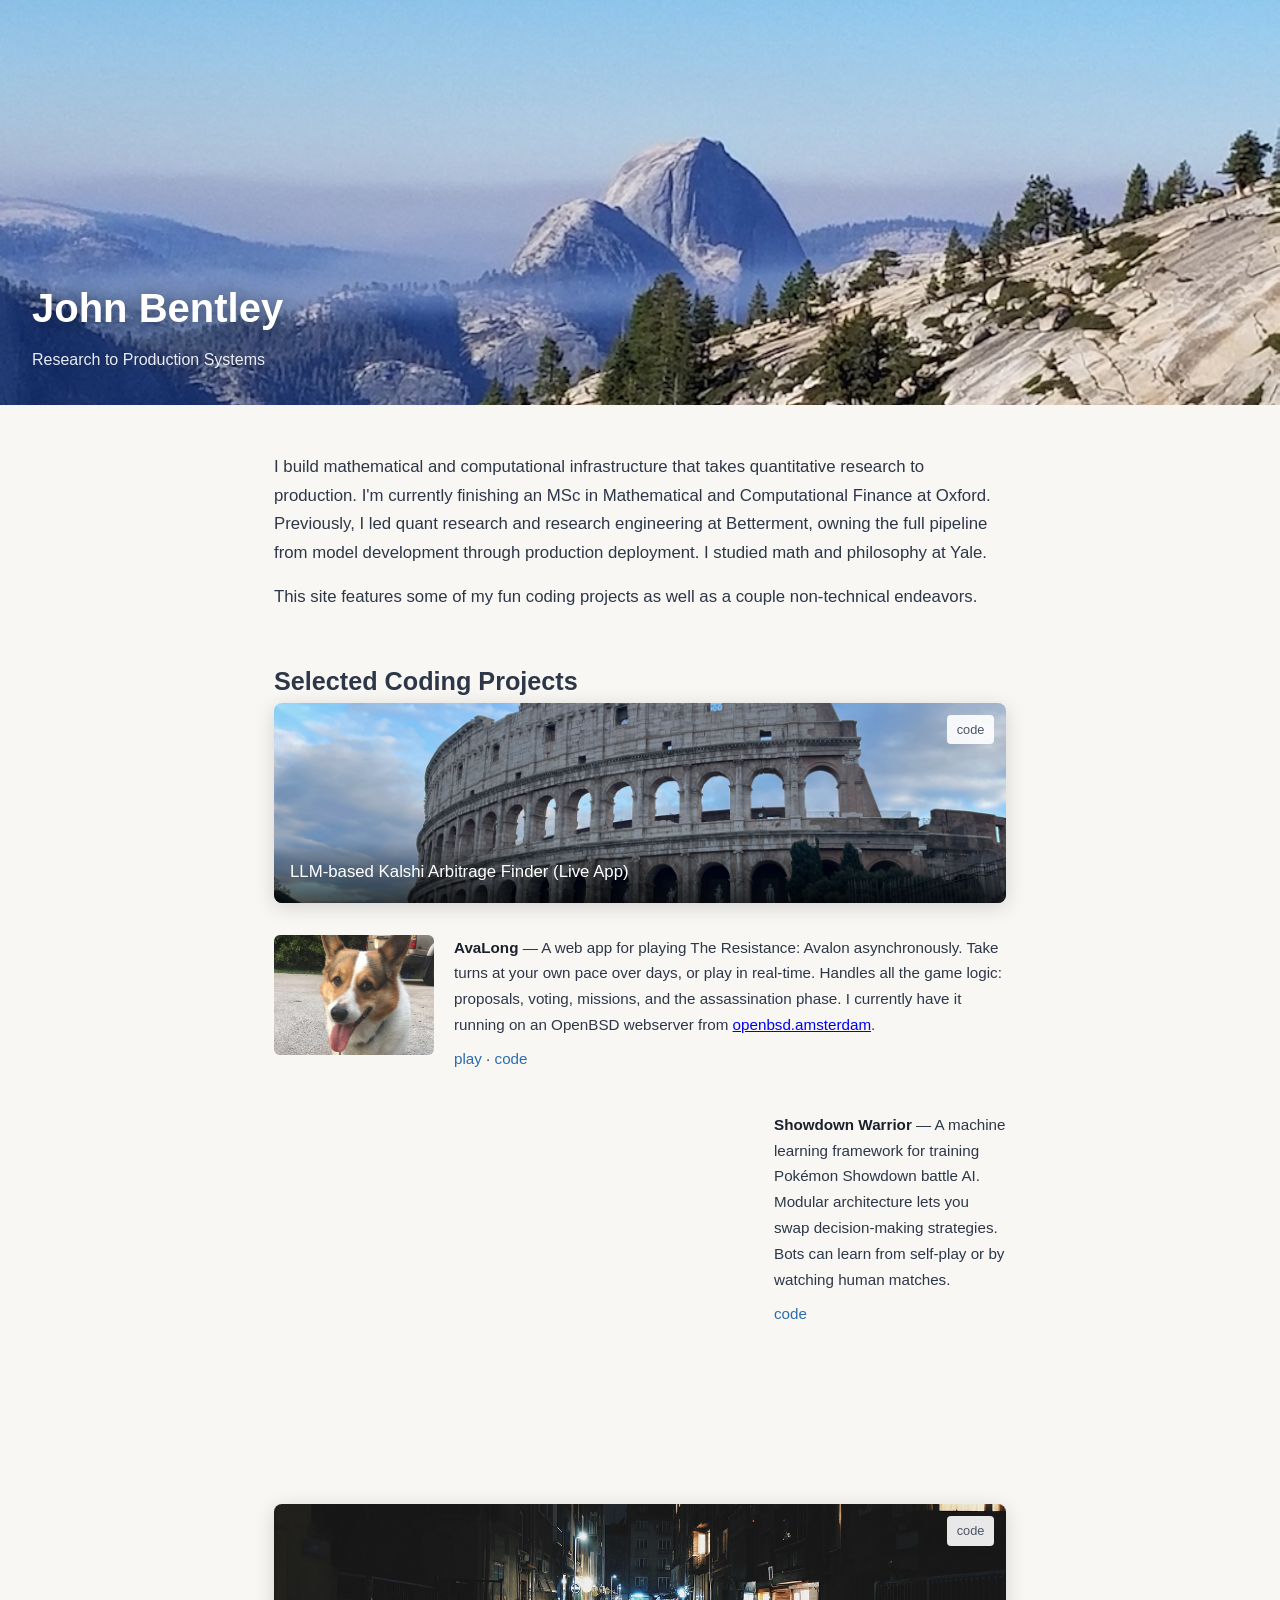
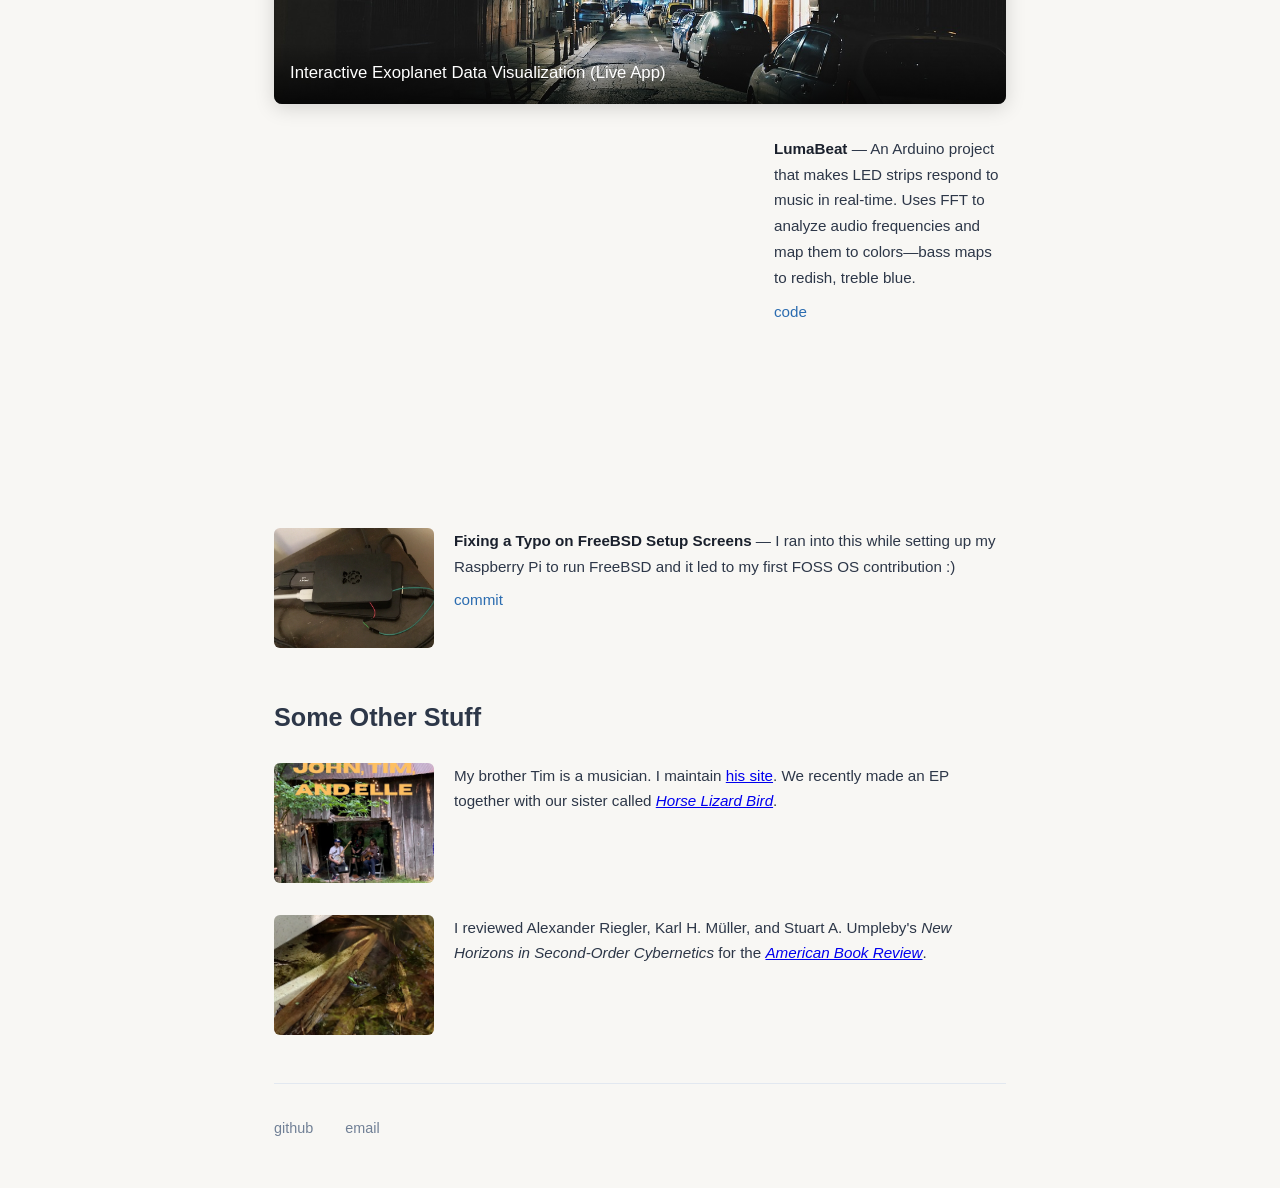
==== index.html @ 3ea4ec47 "open source new proj" ====
<!DOCTYPE html>
<html lang="en">
<head>
    <meta charset="UTF-8">
    <meta name="viewport" content="width=device-width, initial-scale=1.0">
    <title>John Bentley</title>
    <link rel="icon" type="image/png" sizes="32x32" href="favicon-32x32.png">
    <link rel="icon" type="image/png" sizes="16x16" href="favicon-16x16.png">
    <link rel="apple-touch-icon" sizes="180x180" href="apple-touch-icon.png">
    <link rel="manifest" href="site.webmanifest">
    <meta name="theme-color" content="#2b6cb0">
    <link rel="stylesheet" href="styles.css">
</head>
<body>
    <div class="hero">
        <img src="images/hero.jpg" alt="">
        <div class="hero-text">
            <h1>John Bentley</h1>
            <p>Research to Production Systems</p>
        </div>
    </div>

    <main>
        <section class="about">
            <p>
                I build mathematical and computational infrastructure that takes quantitative research to production.
                I'm currently finishing an MSc in Mathematical and Computational Finance at Oxford.
                Previously, I led quant research and research engineering at Betterment, owning the full pipeline from model development through production deployment.
                I studied math and philosophy at Yale.
            </p>
            <p>
                This site features some of my fun coding projects as well as a couple non-technical endeavors.
            </p>
        </section>

        <section class="projects">
            <h2>Selected Coding Projects</h2>

            <div class="project-images">
                <a href="https://slonkn.mathslug.com/" class="project-image">
                    <img src="images/col.png" alt="">
                    <span>LLM-based Kalshi Arbitrage Finder (Live App)</span>
                </a>
                <a href="https://github.com/mathslug/slonkNugz" class="project-image-code">code</a>
            </div>

            <div class="project-row">
                <a href="https://github.com/mathslug/AvaLong" class="project-thumb">
                    <img src="images/book.jpg" alt="">
                </a>
                <div>
                    <p><strong>AvaLong</strong> — A web app for playing The Resistance: Avalon asynchronously. Take turns at your own pace over days, or play in real-time. Handles all the game logic: proposals, voting, missions, and the assassination phase. I currently have it running on an OpenBSD webserver from <a href="https://openbsd.amsterdam">openbsd.amsterdam</a>.</p>
                    <p class="project-links"><a href="https://avalong.mathslug.com/avalom/">play</a> · <a href="https://github.com/mathslug/AvaLong">code</a></p>
                </div>
            </div>

            <div class="project-row">
                <a href="https://github.com/mathslug/showdown_warrior" class="project-thumb large">
                    <video src="images/showdown_showandtell.mp4" autoplay muted loop playsinline></video>
                </a>
                <div>
                    <p><strong>Showdown Warrior</strong> — A machine learning framework for training Pokémon Showdown battle AI. Modular architecture lets you swap decision-making strategies. Bots can learn from self-play or by watching human matches.</p>
                    <p class="project-links"><a href="https://github.com/mathslug/showdown_warrior">code</a></p>
                </div>
            </div>

            <div class="project-images">
                <a href="https://mathslug.shinyapps.io/exoplanetShiny/" class="project-image">
                    <img src="images/exoplanet.jpg" alt="">
                    <span>Interactive Exoplanet Data Visualization (Live App)</span>
                </a>
                <a href="https://github.com/mathslug/exoplanetShiny" class="project-image-code">code</a>
            </div>

            <div class="project-row">
                <a href="https://github.com/mathslug/LumaBeat" class="project-thumb large">
                    <video src="images/autodj.mp4" autoplay muted loop playsinline></video>
                </a>
                <div>
                    <p><strong>LumaBeat</strong> — An Arduino project that makes LED strips respond to music in real-time. Uses FFT to analyze audio frequencies and map them to colors—bass maps to redish, treble blue.</p>
                    <p class="project-links"><a href="https://github.com/mathslug/LumaBeat">code</a></p>
                </div>
            </div>

            <div class="project-row">
                <a href="https://github.com/freebsd/freebsd-src/commit/f7c32ed617858bcd22f8d1b03199099d50125721" class="project-thumb">
                    <img src="images/freebsd.png" alt="">
                </a>
                <div>
                    <p><strong>Fixing a Typo on FreeBSD Setup Screens</strong> — I ran into this while setting up my Raspberry Pi to run FreeBSD and it led to my first FOSS OS contribution :)</p>
                    <p class="project-links"><a href="https://github.com/freebsd/freebsd-src/commit/f7c32ed617858bcd22f8d1b03199099d50125721">commit</a></p>
                </div>
            </div>
        </section>

        <section class="other">
            <h2>Some Other Stuff</h2>

            <div class="project-row">
                <a href="https://timbentleymusic.com" class="project-thumb">
                    <img src="images/hlb_cover.jpg" alt="">
                </a>
                <div>
                    <p>My brother Tim is a musician. I maintain <a href="https://timbentleymusic.com">his site</a>. We recently made an EP together with our sister called <a href="https://distrokid.com/hyperfollow/timbentley1/horse-lizard-bird-2"><i>Horse Lizard Bird</i></a>.</p>
                </div>
            </div>

            <div class="project-row">
                <a href="https://muse.jhu.edu/pub/124/article/780856" class="project-thumb">
                    <img src="images/frog.png" alt="">
                </a>
                <div>
                    <p>I reviewed Alexander Riegler, Karl H. Müller, and Stuart A. Umpleby's <i>New Horizons in Second-Order Cybernetics</i> for the <a href="https://muse.jhu.edu/pub/124/article/780856"><i>American Book Review</i></a>.</p>
                </div>
            </div>
        </section>

        <footer>
            <a href="https://github.com/mathslug">github</a>
            <a href="mailto:theheadslug@mathslug.com">email</a>
        </footer>
    </main>
</body>
</html>
---- styles.css ----
* {
    margin: 0;
    padding: 0;
    box-sizing: border-box;
}

body {
    font-family: -apple-system, BlinkMacSystemFont, "Segoe UI", sans-serif;
    font-size: 1.05rem;
    line-height: 1.7;
    color: #2d3748;
    background: #f8f7f4;
}

/* Hero */
.hero {
    position: relative;
    height: 45vh;
    min-height: 300px;
    overflow: hidden;
}

.hero img {
    width: 100%;
    height: 100%;
    object-fit: cover;
}

.hero-text {
    position: absolute;
    bottom: 2rem;
    left: 2rem;
    color: #fff;
    text-shadow: 0 2px 20px rgba(0,0,0,0.5);
}

.hero h1 {
    font-size: 2.5rem;
    font-weight: 600;
    margin-bottom: 0.25rem;
}

.hero p {
    font-size: 1rem;
    opacity: 0.9;
}

/* Main */
main {
    max-width: 780px;
    margin: 0 auto;
    padding: 3rem 1.5rem;
}

/* About */
.about {
    margin-bottom: 3rem;
}

.about p {
    margin-bottom: 1rem;
}

.about a {
    color: #2b6cb0;
    text-decoration: none;
    border-bottom: 1px solid #bee3f8;
}

.about a:hover {
    border-bottom-color: #2b6cb0;
}

/* Projects */
.projects {
    margin-bottom: 3rem;
}

/* Big clickable image with optional code link */
.project-images {
    position: relative;
    margin-bottom: 2rem;
}

.project-image {
    display: block;
    position: relative;
    border-radius: 8px;
    overflow: hidden;
    box-shadow: 0 4px 20px rgba(0,0,0,0.15);
    transition: transform 0.2s;
}

.project-image:hover {
    transform: scale(1.01);
}

.project-image img {
    width: 100%;
    height: 200px;
    object-fit: cover;
    display: block;
}

.project-image span {
    position: absolute;
    bottom: 0;
    left: 0;
    right: 0;
    padding: 1rem;
    background: linear-gradient(transparent, rgba(0,0,0,0.7));
    color: #fff;
    font-weight: 500;
}

.project-image-code {
    position: absolute;
    top: 0.75rem;
    right: 0.75rem;
    background: rgba(255,255,255,0.9);
    color: #4a5568;
    font-size: 0.8rem;
    padding: 0.25rem 0.6rem;
    border-radius: 4px;
    text-decoration: none;
    transition: background 0.15s;
}

.project-image-code:hover {
    background: #fff;
    color: #2b6cb0;
}

/* Thumbnail + text row */
.project-row {
    display: flex;
    gap: 1.25rem;
    align-items: flex-start;
    margin-bottom: 2rem;
}

.project-thumb {
    flex-shrink: 0;
}

.project-thumb img,
.project-thumb video {
    width: 160px;
    height: 120px;
    object-fit: cover;
    border-radius: 6px;
    display: block;
    transition: opacity 0.2s;
}

.project-thumb:hover img,
.project-thumb:hover video {
    opacity: 0.85;
}

.project-thumb img[src*="frog"] {
    filter: brightness(1.3);
}

.project-thumb.large img,
.project-thumb.large video {
    width: 480px;
    height: 360px;
}

.project-row p {
    font-size: 0.95rem;
    margin-bottom: 0.5rem;
}

.project-row strong {
    color: #1a202c;
}

.project-links {
    font-size: 0.9rem;
}

.project-links a {
    color: #2b6cb0;
    text-decoration: none;
}

.project-links a:hover {
    text-decoration: underline;
}

/* Other stuff section */
.other {
    margin-bottom: 3rem;
}

.other h2 {
    margin-bottom: 1.5rem;
}

/* Footer */
footer {
    padding-top: 2rem;
    border-top: 1px solid #e2e8f0;
    display: flex;
    gap: 2rem;
}

footer a {
    color: #718096;
    text-decoration: none;
    font-size: 0.9rem;
}

footer a:hover {
    color: #2b6cb0;
}

/* Mobile */
@media (max-width: 600px) {
    .hero {
        height: 35vh;
    }

    .hero h1 {
        font-size: 1.8rem;
    }

    .hero-text {
        left: 1rem;
        bottom: 1rem;
    }

    main {
        padding: 2rem 1rem;
    }

    .project-row {
        flex-direction: column;
        gap: 0.75rem;
    }

    .project-thumb img,
    .project-thumb video {
        width: 100%;
        height: auto;
        max-height: 180px;
    }

    .project-thumb.large img,
    .project-thumb.large video {
        width: 100%;
        height: auto;
        max-height: 300px;
    }
}
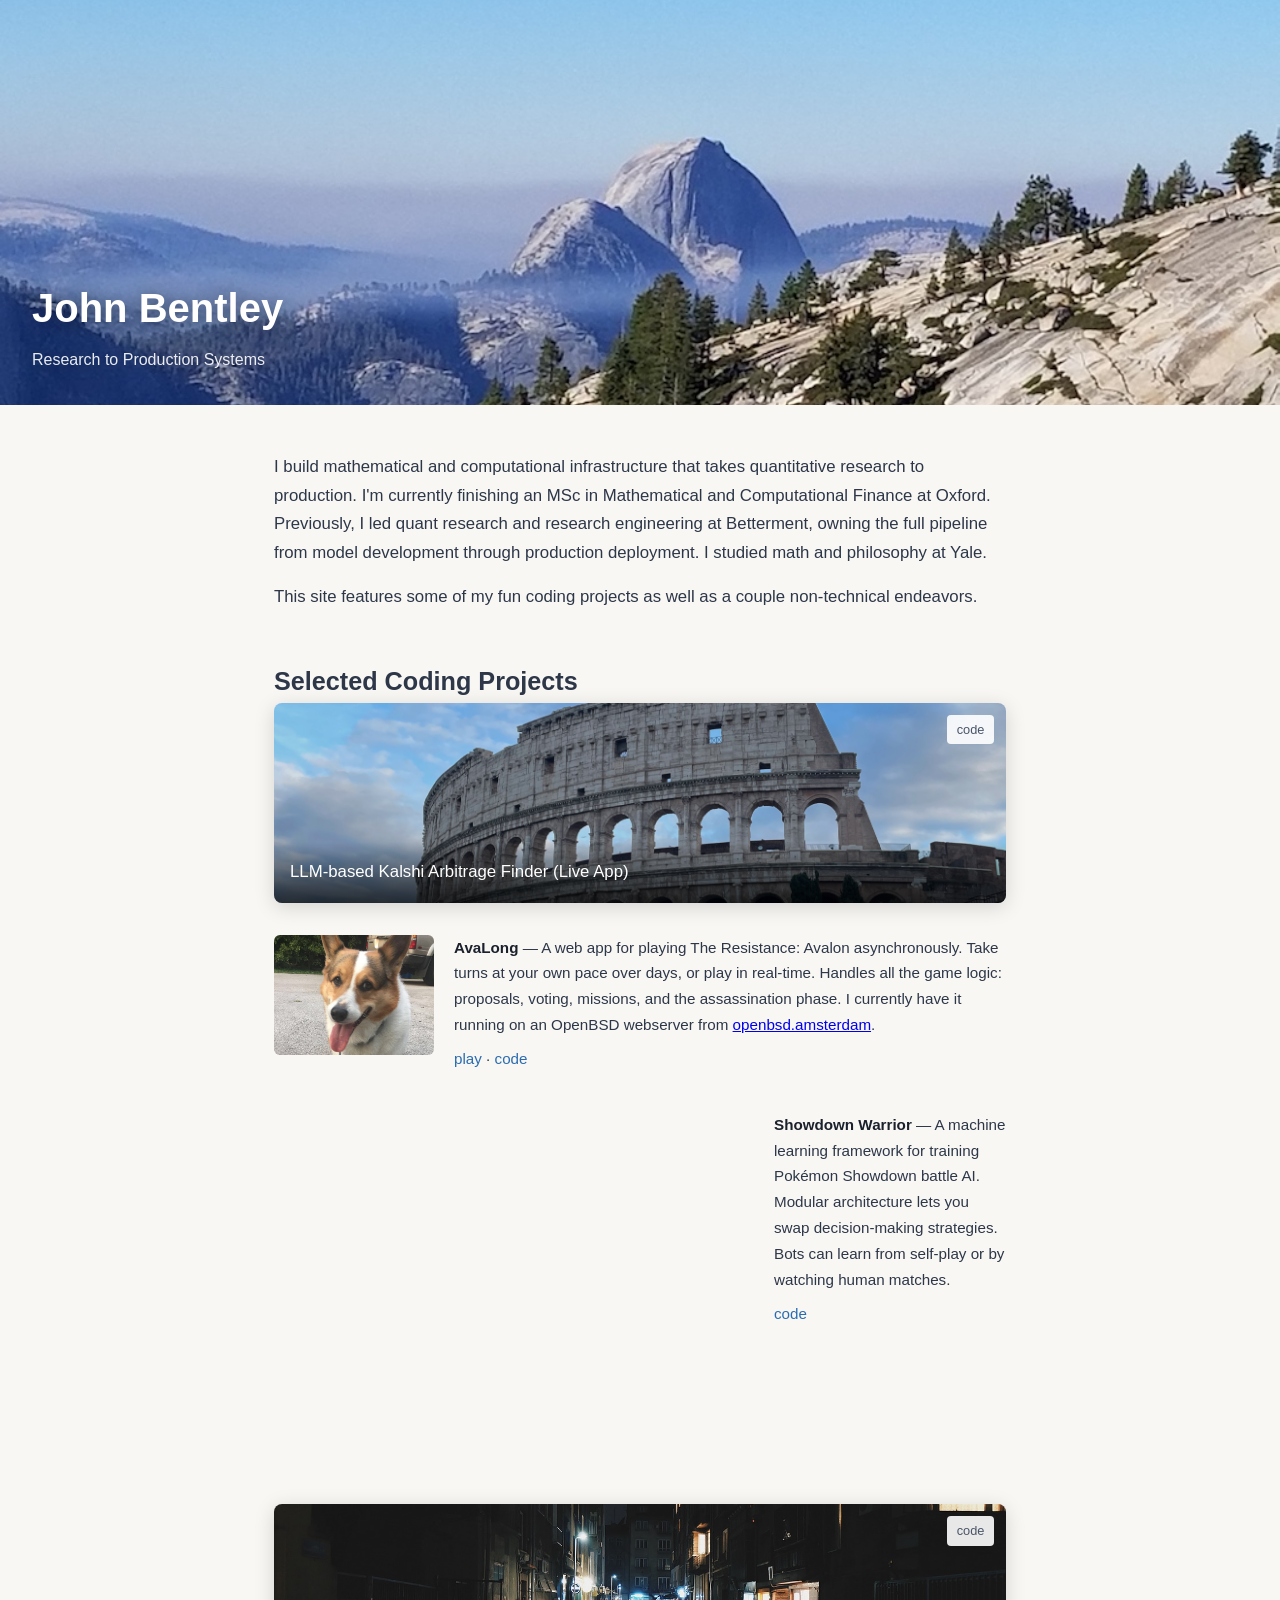
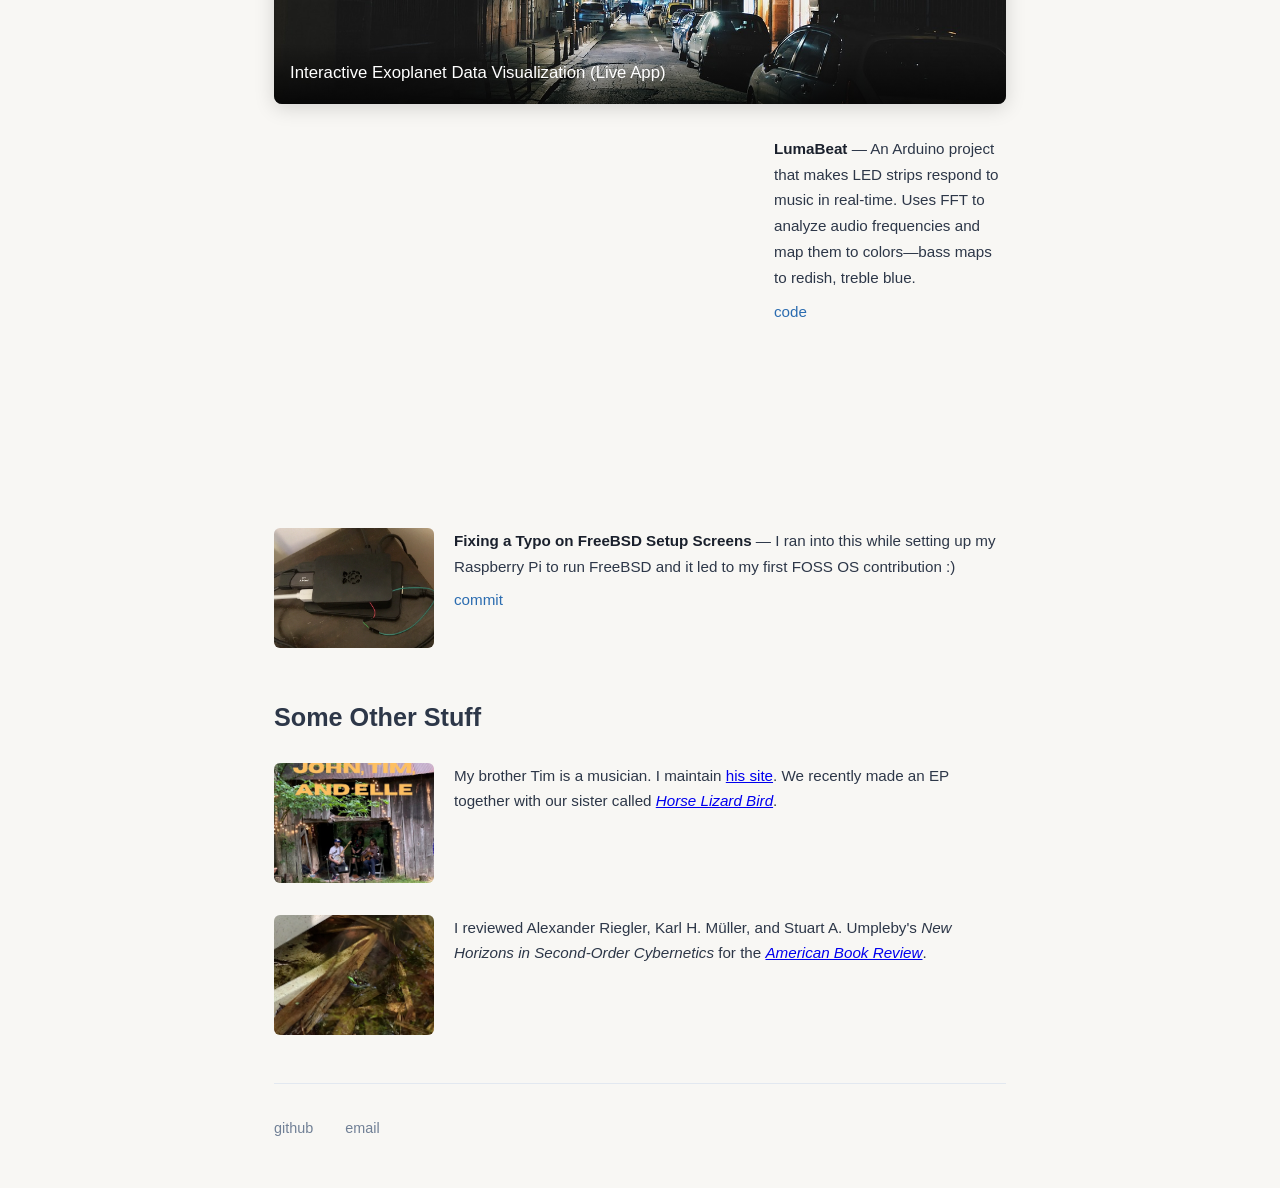
==== commit fa7d16fa: "shrink image" ====
--- a/index.html
+++ b/index.html
@@ -38,7 +38,7 @@
 
             <div class="project-images">
                 <a href="https://slonkn.mathslug.com/" class="project-image">
-                    <img src="images/col.png" alt="">
+                    <img src="images/col.jpg" alt="">
                     <span>LLM-based Kalshi Arbitrage Finder (Live App)</span>
                 </a>
                 <a href="https://github.com/mathslug/slonkNugz" class="project-image-code">code</a>
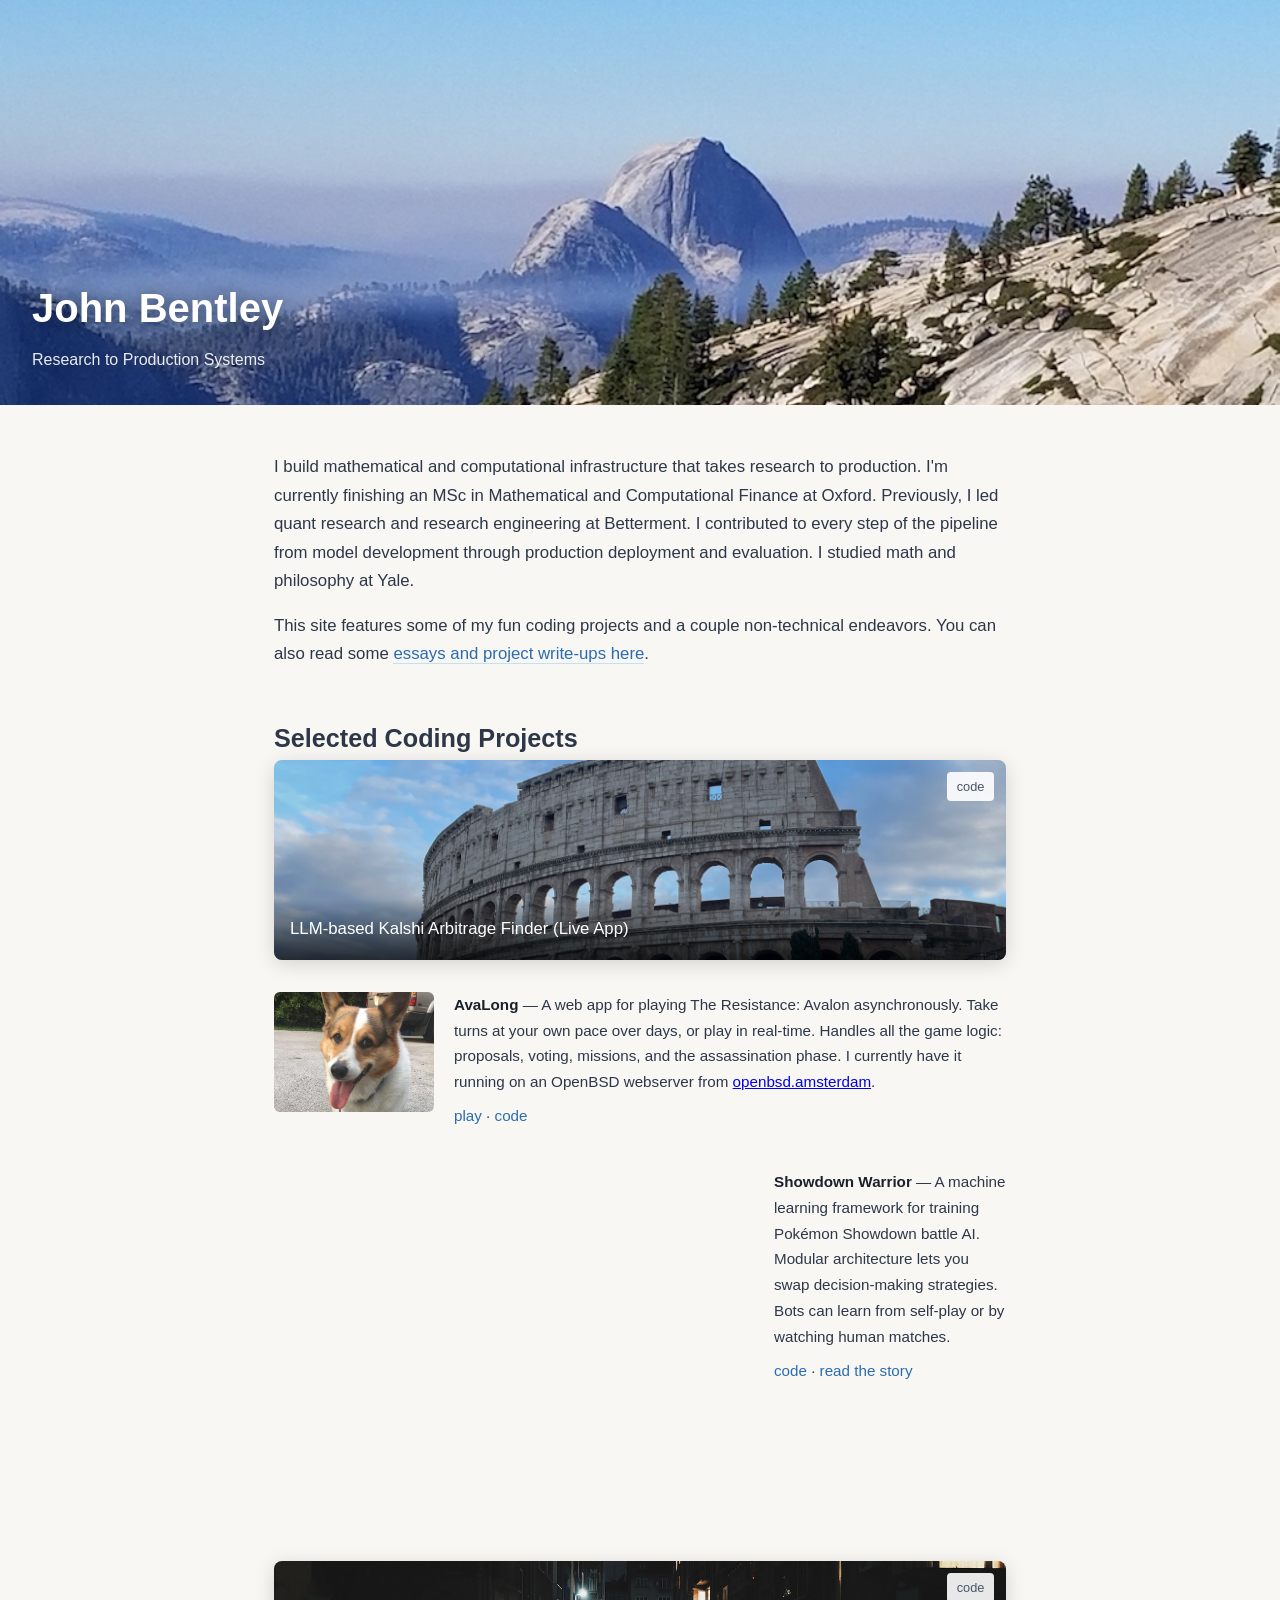
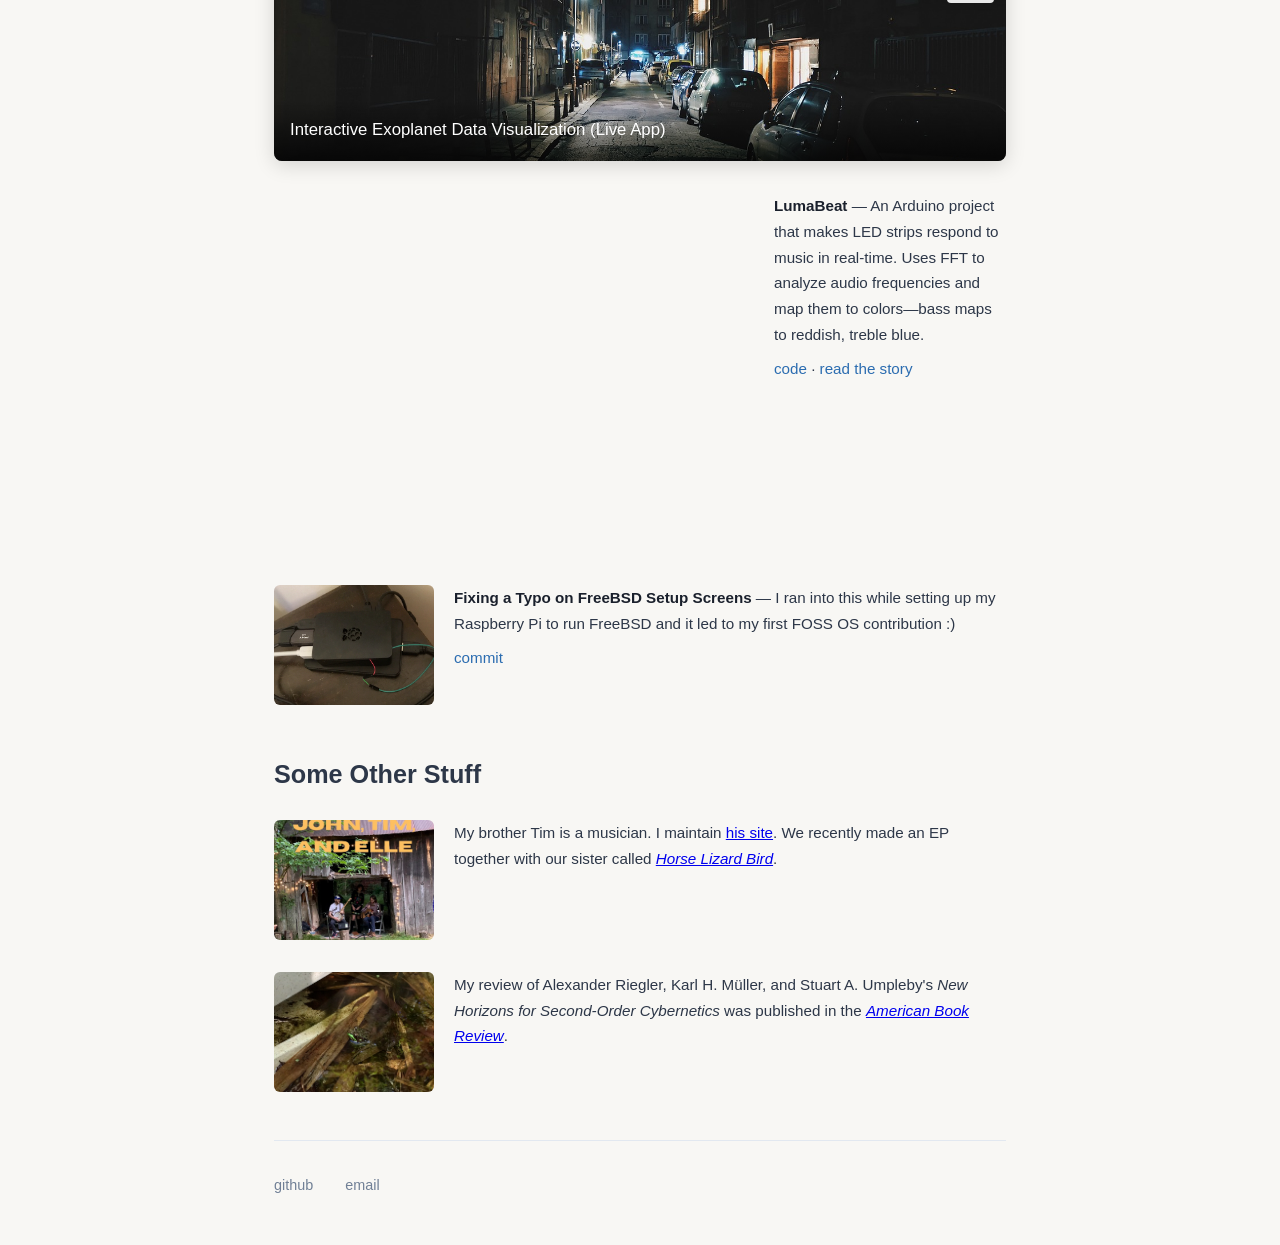
==== commit 969a6626: "reworked writing section" ====
--- a/index.html
+++ b/index.html
@@ -1,5 +1,6 @@
 <!DOCTYPE html>
 <html lang="en">
+
 <head>
     <meta charset="UTF-8">
     <meta name="viewport" content="width=device-width, initial-scale=1.0">
@@ -11,6 +12,7 @@
     <meta name="theme-color" content="#2b6cb0">
     <link rel="stylesheet" href="styles.css">
 </head>
+
 <body>
     <div class="hero">
         <img src="images/hero.jpg" alt="">
@@ -23,13 +25,15 @@
     <main>
         <section class="about">
             <p>
-                I build mathematical and computational infrastructure that takes quantitative research to production.
+                I build mathematical and computational infrastructure that takes research to production.
                 I'm currently finishing an MSc in Mathematical and Computational Finance at Oxford.
-                Previously, I led quant research and research engineering at Betterment, owning the full pipeline from model development through production deployment.
+                Previously, I led quant research and research engineering at Betterment. I contributed to every step
+                of the pipeline from model development through production deployment and evaluation.
                 I studied math and philosophy at Yale.
             </p>
             <p>
-                This site features some of my fun coding projects as well as a couple non-technical endeavors.
+                This site features some of my fun coding projects and a couple non-technical endeavors. You
+                can also read some <a href="/writing/">essays and project write-ups here</a>.
             </p>
         </section>
 
@@ -37,11 +41,11 @@
             <h2>Selected Coding Projects</h2>
 
             <div class="project-images">
-                <a href="https://slonkn.mathslug.com/" class="project-image">
+                <a href="https://karb.mathslug.com/" class="project-image">
                     <img src="images/col.jpg" alt="">
                     <span>LLM-based Kalshi Arbitrage Finder (Live App)</span>
                 </a>
-                <a href="https://github.com/mathslug/slonkNugz" class="project-image-code">code</a>
+                <a href="https://github.com/mathslug/Karb_Scanner" class="project-image-code">code</a>
             </div>
 
             <div class="project-row">
@@ -49,8 +53,12 @@
                     <img src="images/book.jpg" alt="">
                 </a>
                 <div>
-                    <p><strong>AvaLong</strong> — A web app for playing The Resistance: Avalon asynchronously. Take turns at your own pace over days, or play in real-time. Handles all the game logic: proposals, voting, missions, and the assassination phase. I currently have it running on an OpenBSD webserver from <a href="https://openbsd.amsterdam">openbsd.amsterdam</a>.</p>
-                    <p class="project-links"><a href="https://avalong.mathslug.com/avalom/">play</a> · <a href="https://github.com/mathslug/AvaLong">code</a></p>
+                    <p><strong>AvaLong</strong> — A web app for playing The Resistance: Avalon asynchronously. Take
+                        turns at your own pace over days, or play in real-time. Handles all the game logic: proposals,
+                        voting, missions, and the assassination phase. I currently have it running on an OpenBSD
+                        webserver from <a href="https://openbsd.amsterdam">openbsd.amsterdam</a>.</p>
+                    <p class="project-links"><a href="https://avalong.mathslug.com/avalom/">play</a> · <a
+                            href="https://github.com/mathslug/AvaLong">code</a></p>
                 </div>
             </div>
 
@@ -59,8 +67,11 @@
                     <video src="images/showdown_showandtell.mp4" autoplay muted loop playsinline></video>
                 </a>
                 <div>
-                    <p><strong>Showdown Warrior</strong> — A machine learning framework for training Pokémon Showdown battle AI. Modular architecture lets you swap decision-making strategies. Bots can learn from self-play or by watching human matches.</p>
-                    <p class="project-links"><a href="https://github.com/mathslug/showdown_warrior">code</a></p>
+                    <p><strong>Showdown Warrior</strong> — A machine learning framework for training Pokémon Showdown
+                        battle AI. Modular architecture lets you swap decision-making strategies. Bots can learn from
+                        self-play or by watching human matches.</p>
+                    <p class="project-links"><a href="https://github.com/mathslug/showdown_warrior">code</a> · <a
+                            href="/writing/showdown.html">read the story</a></p>
                 </div>
             </div>
 
@@ -77,18 +88,25 @@
                     <video src="images/autodj.mp4" autoplay muted loop playsinline></video>
                 </a>
                 <div>
-                    <p><strong>LumaBeat</strong> — An Arduino project that makes LED strips respond to music in real-time. Uses FFT to analyze audio frequencies and map them to colors—bass maps to redish, treble blue.</p>
-                    <p class="project-links"><a href="https://github.com/mathslug/LumaBeat">code</a></p>
+                    <p><strong>LumaBeat</strong> — An Arduino project that makes LED strips respond to music in
+                        real-time. Uses FFT to analyze audio frequencies and map them to colors—bass maps to reddish,
+                        treble blue.</p>
+                    <p class="project-links"><a href="https://github.com/mathslug/LumaBeat">code</a> · <a
+                            href="/writing/autodj.html">read the story</a></p>
                 </div>
             </div>
 
             <div class="project-row">
-                <a href="https://github.com/freebsd/freebsd-src/commit/f7c32ed617858bcd22f8d1b03199099d50125721" class="project-thumb">
+                <a href="https://github.com/freebsd/freebsd-src/commit/f7c32ed617858bcd22f8d1b03199099d50125721"
+                    class="project-thumb">
                     <img src="images/freebsd.png" alt="">
                 </a>
                 <div>
-                    <p><strong>Fixing a Typo on FreeBSD Setup Screens</strong> — I ran into this while setting up my Raspberry Pi to run FreeBSD and it led to my first FOSS OS contribution :)</p>
-                    <p class="project-links"><a href="https://github.com/freebsd/freebsd-src/commit/f7c32ed617858bcd22f8d1b03199099d50125721">commit</a></p>
+                    <p><strong>Fixing a Typo on FreeBSD Setup Screens</strong> — I ran into this while setting up my
+                        Raspberry Pi to run FreeBSD and it led to my first FOSS OS contribution :)</p>
+                    <p class="project-links"><a
+                            href="https://github.com/freebsd/freebsd-src/commit/f7c32ed617858bcd22f8d1b03199099d50125721">commit</a>
+                    </p>
                 </div>
             </div>
         </section>
@@ -101,7 +119,10 @@
                     <img src="images/hlb_cover.jpg" alt="">
                 </a>
                 <div>
-                    <p>My brother Tim is a musician. I maintain <a href="https://timbentleymusic.com">his site</a>. We recently made an EP together with our sister called <a href="https://distrokid.com/hyperfollow/timbentley1/horse-lizard-bird-2"><i>Horse Lizard Bird</i></a>.</p>
+                    <p>My brother Tim is a musician. I maintain <a href="https://timbentleymusic.com">his site</a>. We
+                        recently made an EP together with our sister called <a
+                            href="https://distrokid.com/hyperfollow/timbentley1/horse-lizard-bird-2"><i>Horse Lizard
+                                Bird</i></a>.</p>
                 </div>
             </div>
 
@@ -110,7 +131,9 @@
                     <img src="images/frog.png" alt="">
                 </a>
                 <div>
-                    <p>I reviewed Alexander Riegler, Karl H. Müller, and Stuart A. Umpleby's <i>New Horizons in Second-Order Cybernetics</i> for the <a href="https://muse.jhu.edu/pub/124/article/780856"><i>American Book Review</i></a>.</p>
+                    <p>My review of Alexander Riegler, Karl H. Müller, and Stuart A. Umpleby's <i>New Horizons for
+                            Second-Order Cybernetics</i> was published in the <a
+                            href="https://muse.jhu.edu/pub/124/article/780856"><i>American Book Review</i></a>.</p>
                 </div>
             </div>
         </section>
@@ -121,4 +144,5 @@
         </footer>
     </main>
 </body>
-</html>
+
+</html>
--- a/styles.css
+++ b/styles.css
@@ -255,3 +255,213 @@
         max-height: 300px;
     }
 }
+
+/* ===== Writing index ===== */
+.writing-intro {
+    margin-bottom: 2.5rem;
+}
+
+.writing-intro p {
+    margin-bottom: 1rem;
+}
+
+.writing-group {
+    margin-bottom: 2.75rem;
+}
+
+.writing-group > h2 {
+    font-size: 1.05rem;
+    color: #4a5568;
+    border-bottom: 1px solid #e2e8f0;
+    padding-bottom: 0.4rem;
+    margin-bottom: 1.25rem;
+}
+
+.writing-list {
+    list-style: none;
+}
+
+.writing-list li {
+    margin-bottom: 1.4rem;
+}
+
+.writing-list a.title {
+    font-size: 1.15rem;
+    font-weight: 600;
+    color: #1a202c;
+    text-decoration: none;
+}
+
+.writing-list a.title:hover {
+    color: #2b6cb0;
+}
+
+.writing-list .meta {
+    font-size: 0.82rem;
+    color: #a0aec0;
+    margin: 0.1rem 0 0.3rem;
+}
+
+.writing-list .blurb {
+    font-size: 0.95rem;
+    color: #4a5568;
+}
+
+/* ===== Article (essay) pages ===== */
+.backlink {
+    display: inline-block;
+    margin-bottom: 1.75rem;
+    font-size: 0.9rem;
+    color: #718096;
+    text-decoration: none;
+}
+
+.backlink:hover {
+    color: #2b6cb0;
+}
+
+.article-head {
+    margin-bottom: 2rem;
+}
+
+.article-head h1 {
+    font-size: 2rem;
+    color: #1a202c;
+    line-height: 1.25;
+    margin-bottom: 0.4rem;
+}
+
+.article-head .subtitle {
+    font-size: 1.1rem;
+    color: #718096;
+    font-style: italic;
+    margin-bottom: 0.5rem;
+}
+
+.article-head .meta {
+    font-size: 0.82rem;
+    color: #a0aec0;
+}
+
+.article {
+    font-size: 1.08rem;
+    line-height: 1.75;
+}
+
+.article h1,
+.article h2,
+.article h3 {
+    color: #1a202c;
+    line-height: 1.3;
+    margin: 2rem 0 0.75rem;
+}
+
+.article h1 {
+    font-size: 1.55rem;
+}
+
+.article h2 {
+    font-size: 1.3rem;
+}
+
+.article h3 {
+    font-size: 1.08rem;
+}
+
+.article p {
+    margin-bottom: 1.2rem;
+}
+
+.article a {
+    color: #2b6cb0;
+    text-decoration: none;
+    border-bottom: 1px solid #bee3f8;
+}
+
+.article a:hover {
+    border-bottom-color: #2b6cb0;
+}
+
+.article ul,
+.article ol {
+    margin: 0 0 1.2rem 1.5rem;
+}
+
+.article li {
+    margin-bottom: 0.4rem;
+}
+
+.article img,
+.article video {
+    max-width: 100%;
+    height: auto;
+    display: block;
+    margin: 1.75rem auto;
+    border-radius: 6px;
+    box-shadow: 0 2px 12px rgba(0, 0, 0, 0.08);
+}
+
+.article figure {
+    margin: 1.75rem 0;
+}
+
+.article figcaption {
+    font-size: 0.85rem;
+    color: #718096;
+    text-align: center;
+    margin-top: 0.5rem;
+}
+
+.article blockquote {
+    border-left: 3px solid #bee3f8;
+    padding-left: 1.25rem;
+    margin: 1.5rem 0;
+    color: #4a5568;
+    font-style: italic;
+}
+
+.article hr {
+    border: none;
+    border-top: 1px solid #e2e8f0;
+    margin: 2.5rem 0;
+}
+
+.article .readmore {
+    display: inline-block;
+    margin: 0.75rem 0;
+    padding: 0.65rem 1.2rem;
+    background: #2b6cb0;
+    color: #fff;
+    border-radius: 6px;
+    text-decoration: none;
+    border-bottom: none;
+    font-size: 0.95rem;
+    font-weight: 500;
+}
+
+.article .readmore:hover {
+    background: #2c5282;
+}
+
+.article .editor-note {
+    font-size: 0.9rem;
+    color: #718096;
+    background: #f1f5f9;
+    border-radius: 6px;
+    padding: 0.9rem 1.1rem;
+    margin: 1.5rem 0;
+}
+
+/* Poems / preformatted verse — preserve line breaks */
+.poem {
+    white-space: pre-wrap;
+    font-size: 1.05rem;
+    line-height: 1.7;
+    margin: 0 0 2.5rem;
+}
+
+@media (max-width: 600px) {
+    .article-head h1 {
+        font-size: 1.6rem;
+    }
+}
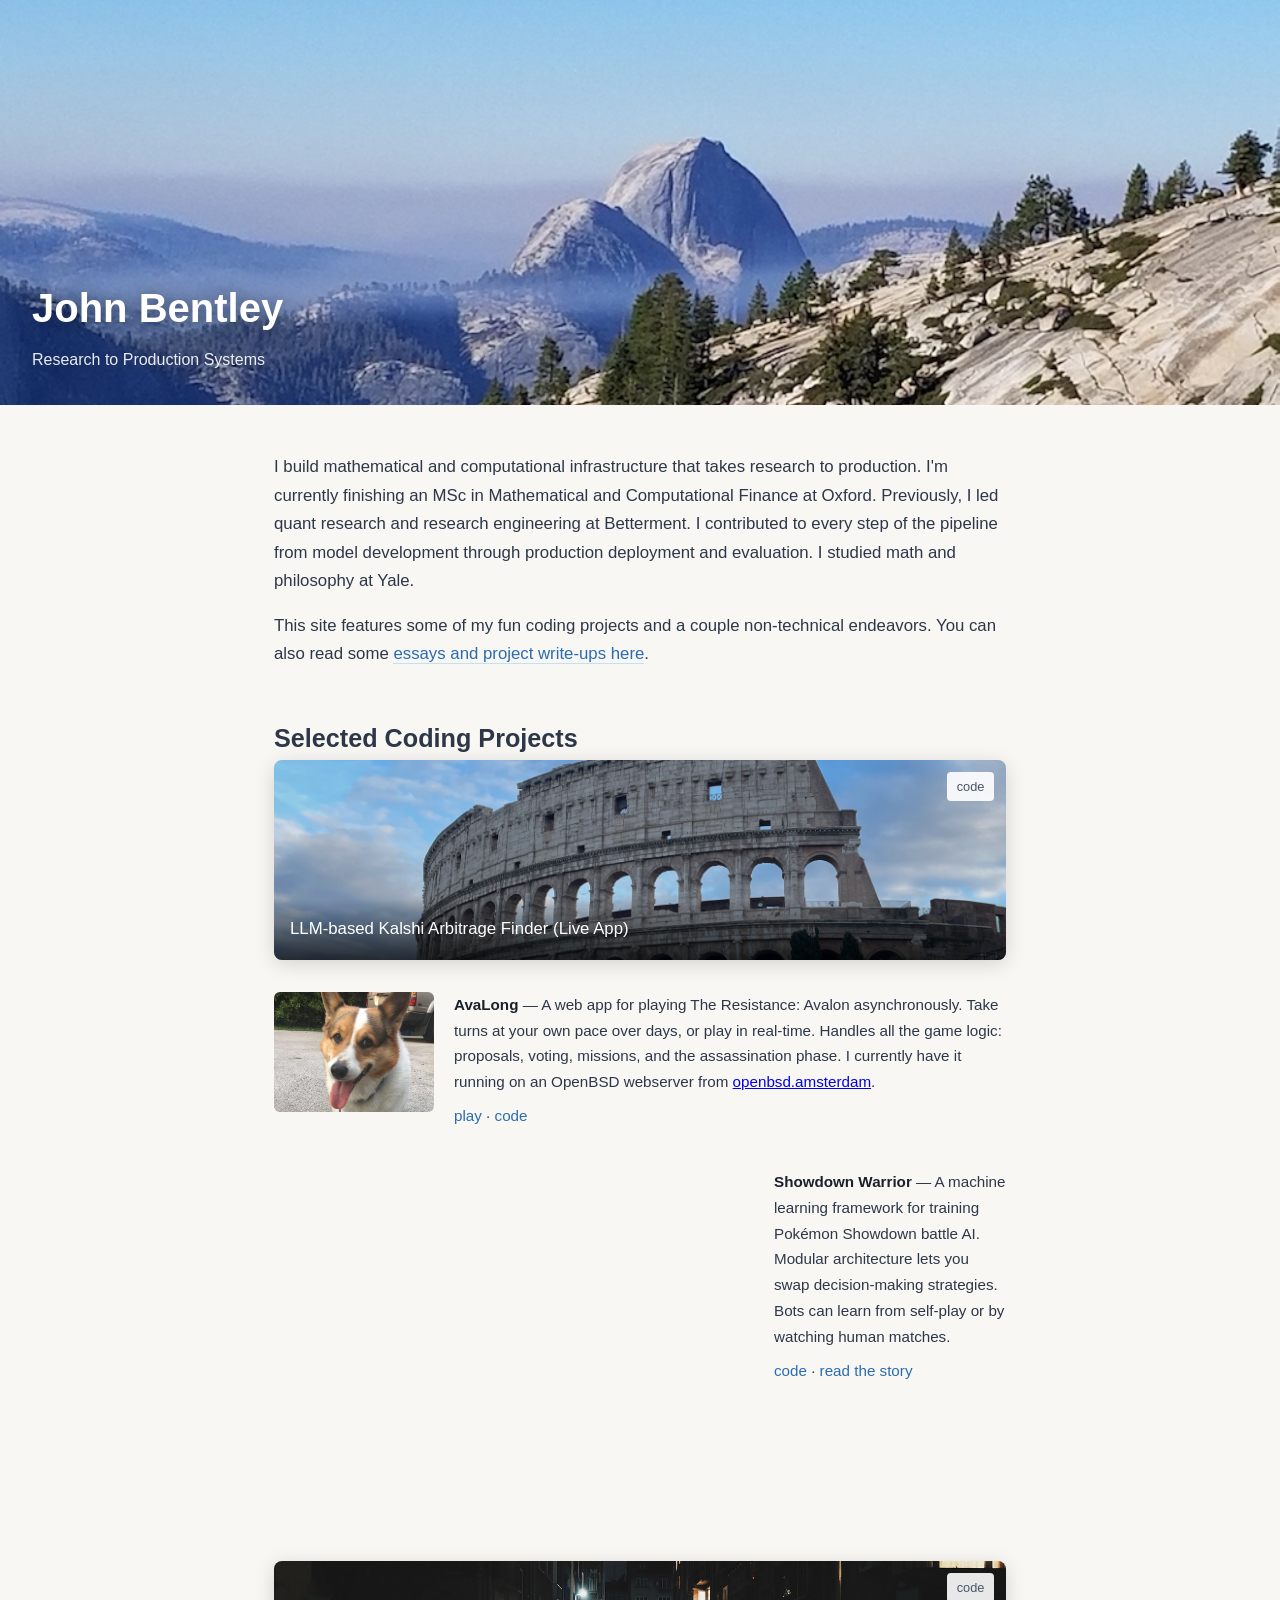
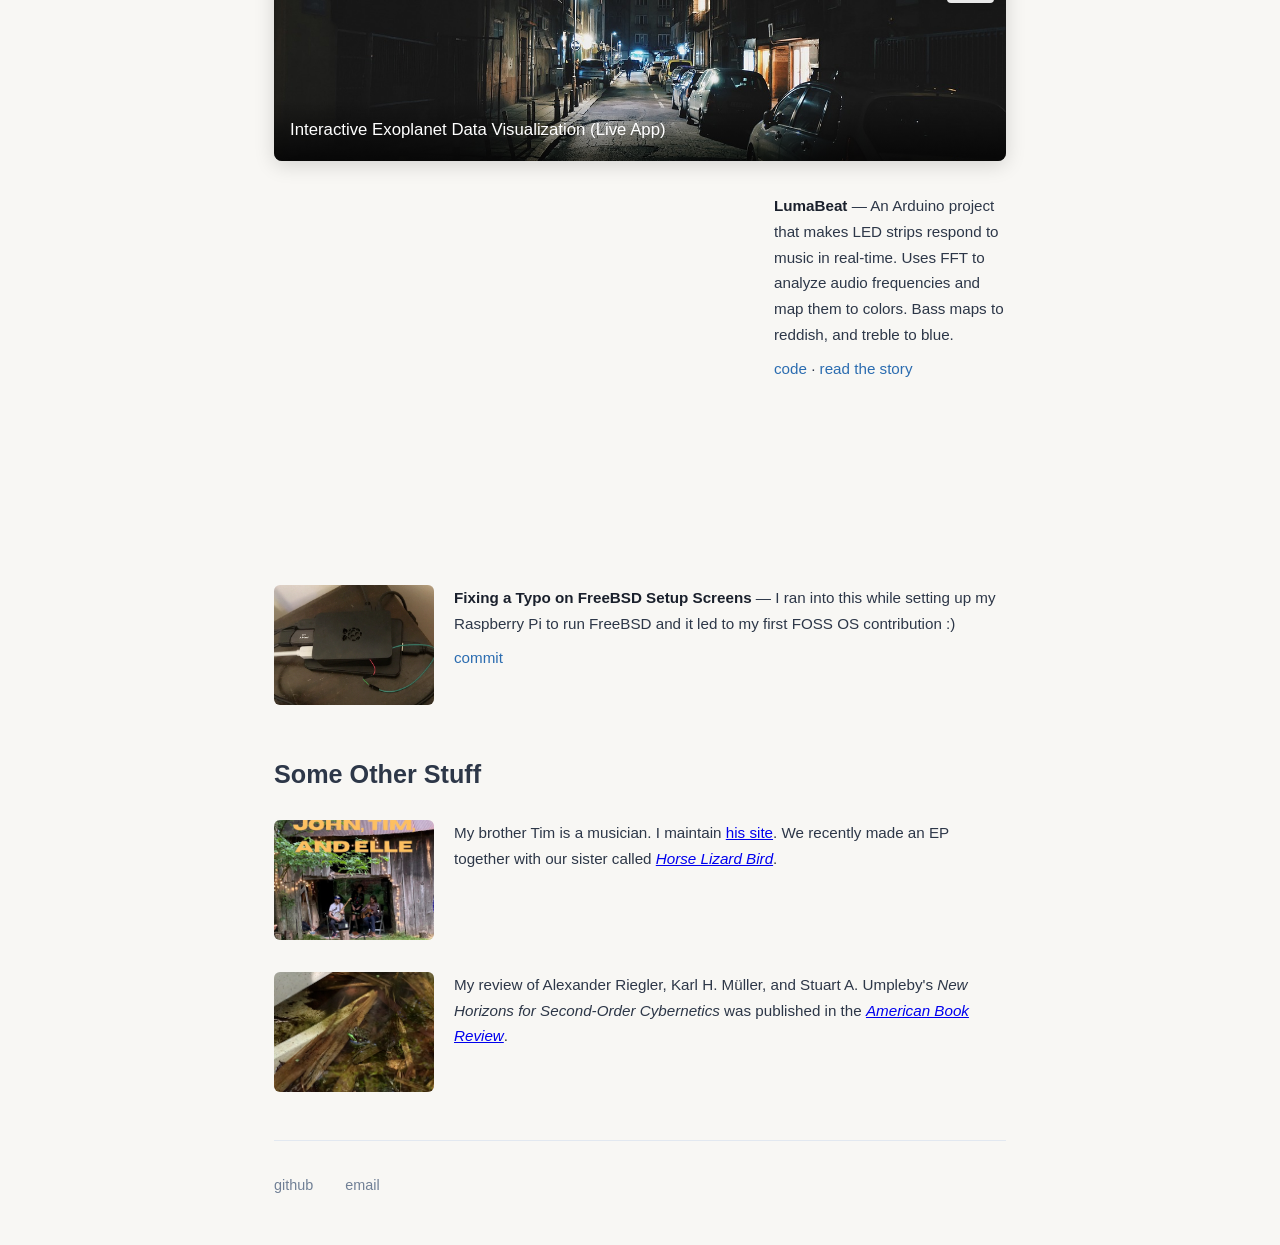
==== commit d7bfbe59: "workc" ====
--- a/index.html
+++ b/index.html
@@ -89,8 +89,8 @@
                 </a>
                 <div>
                     <p><strong>LumaBeat</strong> — An Arduino project that makes LED strips respond to music in
-                        real-time. Uses FFT to analyze audio frequencies and map them to colors—bass maps to reddish,
-                        treble blue.</p>
+                        real-time. Uses FFT to analyze audio frequencies and map them to colors. Bass maps to reddish,
+                        and treble to blue.</p>
                     <p class="project-links"><a href="https://github.com/mathslug/LumaBeat">code</a> · <a
                             href="/writing/autodj.html">read the story</a></p>
                 </div>
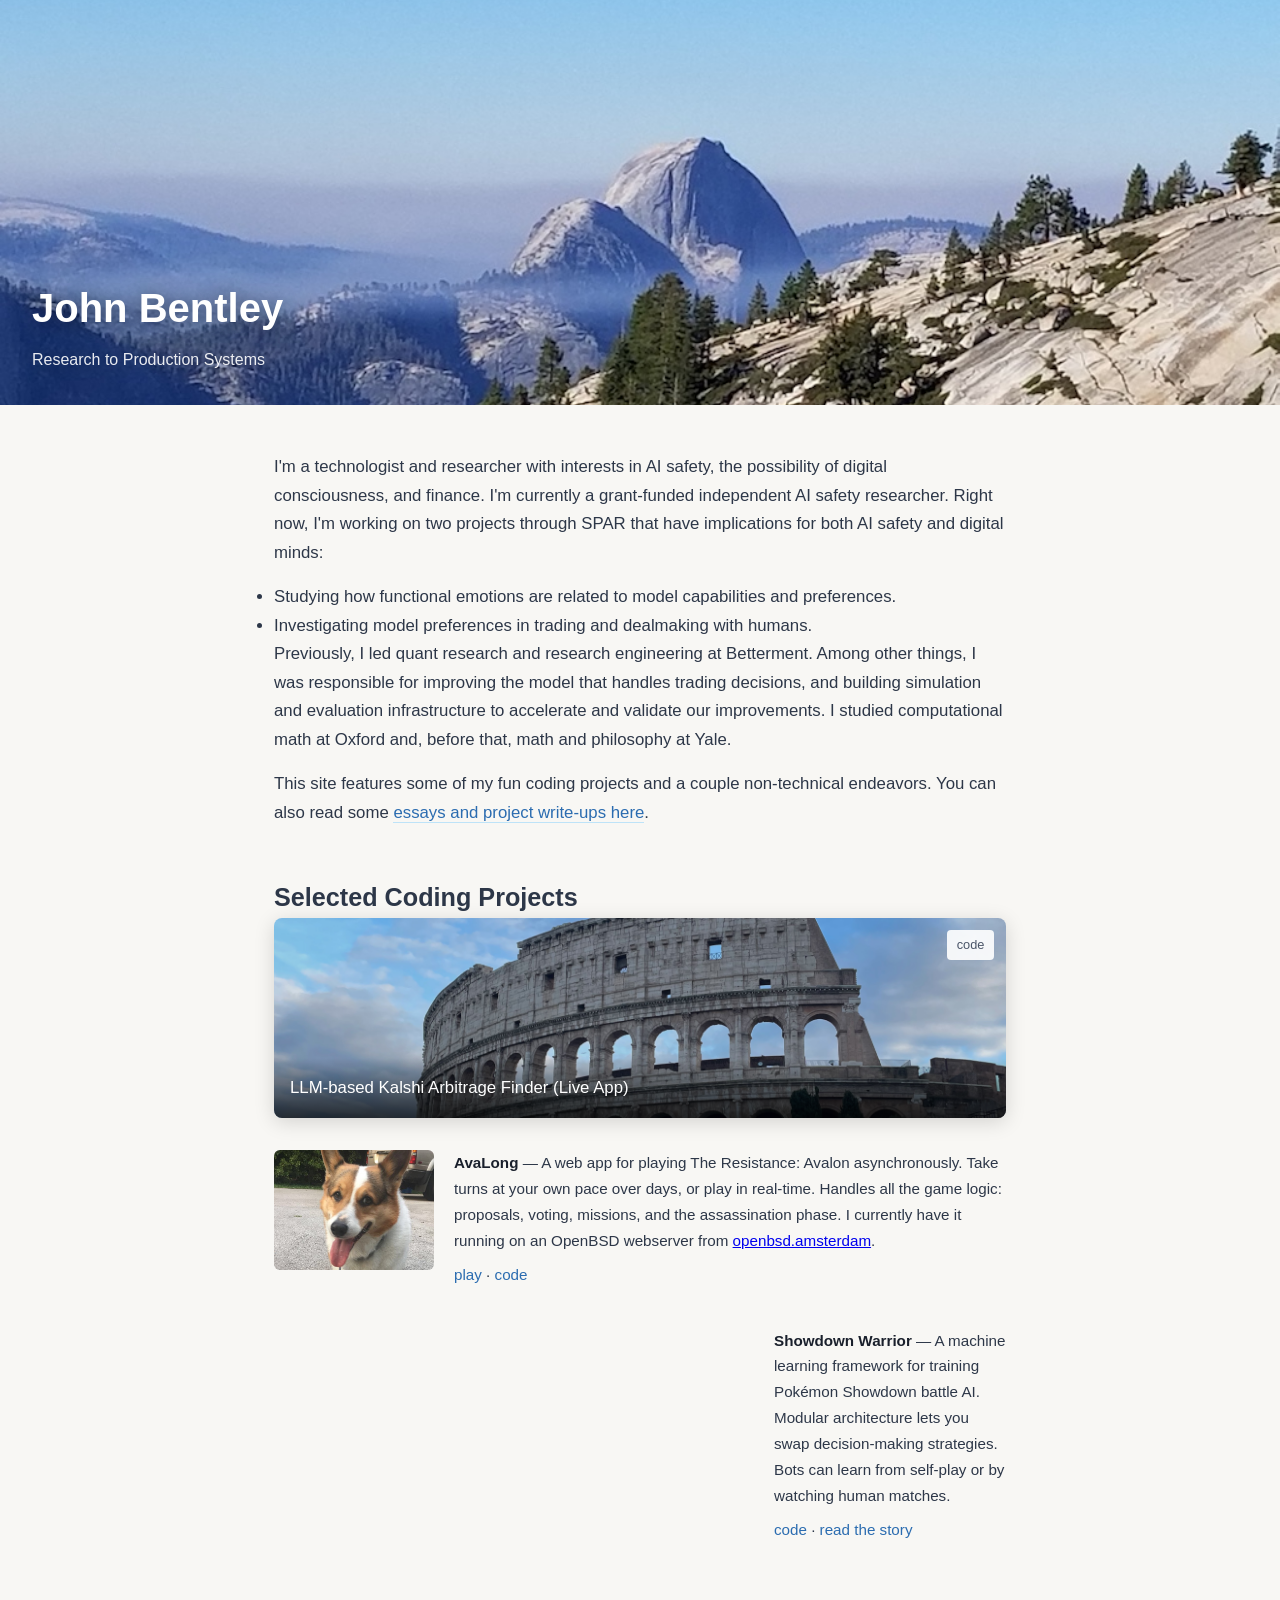
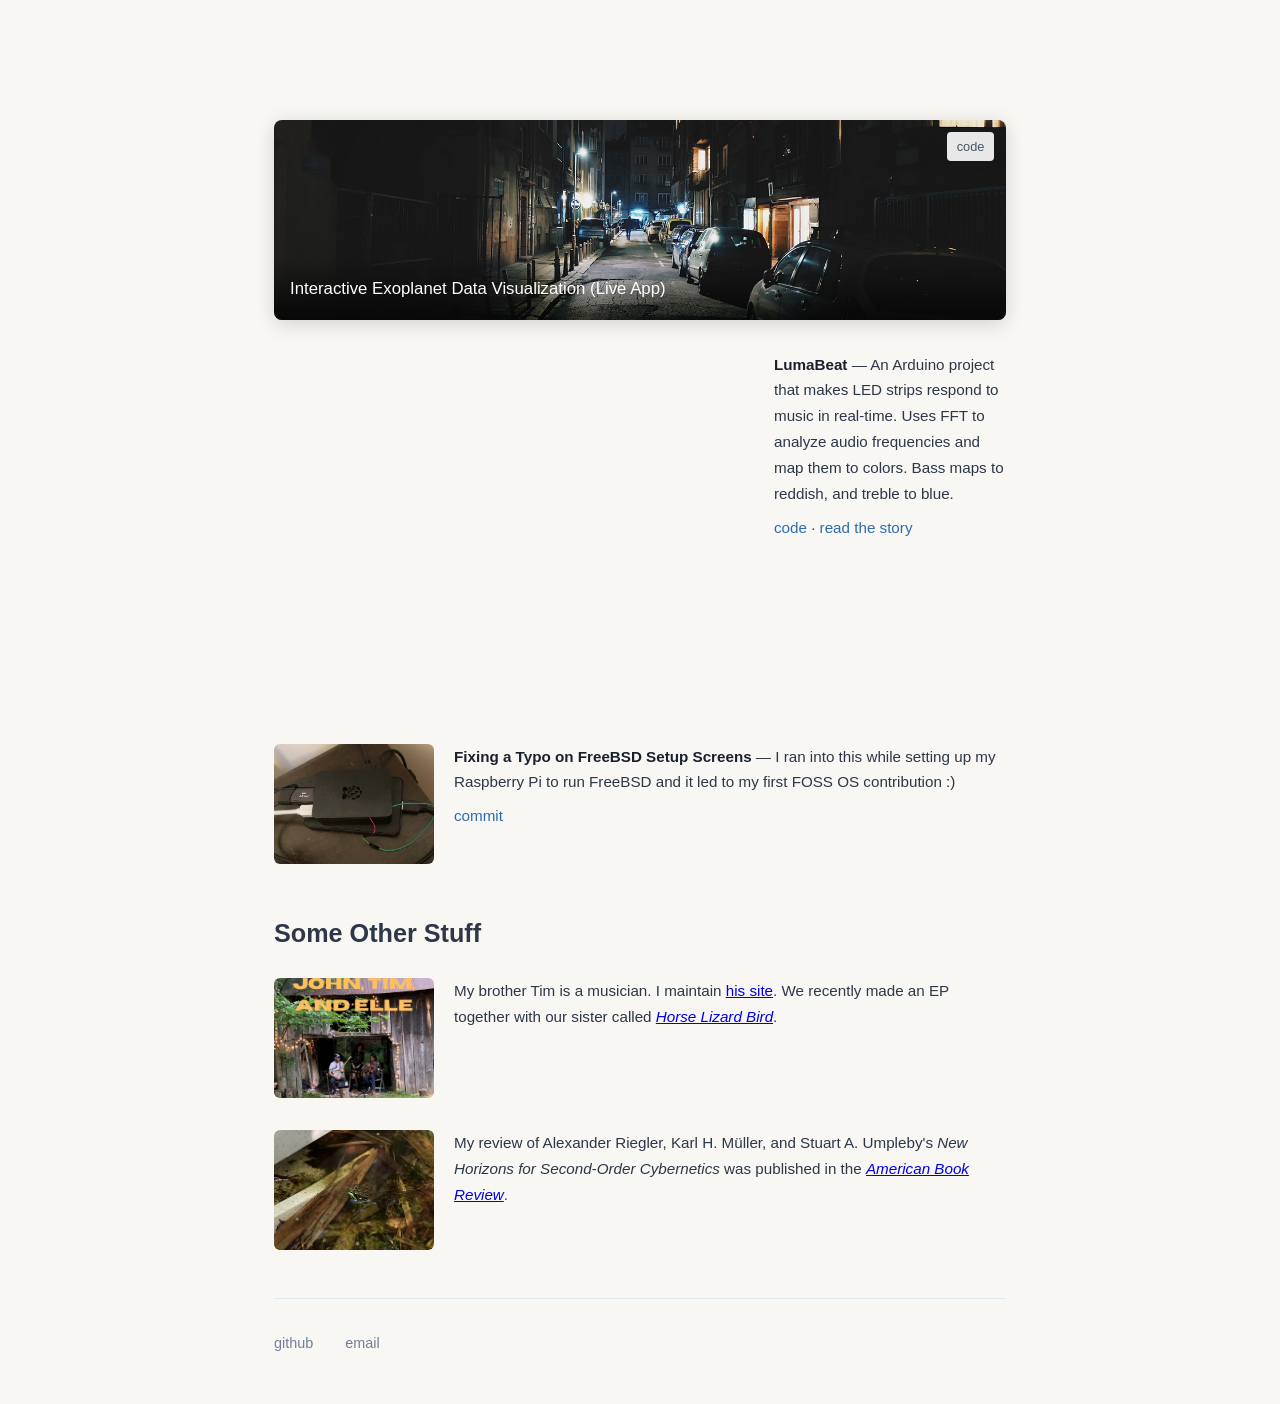
==== commit cf714d29: "copy" ====
--- a/index.html
+++ b/index.html
@@ -25,11 +25,18 @@
     <main>
         <section class="about">
             <p>
-                I build mathematical and computational infrastructure that takes research to production.
-                I'm currently finishing an MSc in Mathematical and Computational Finance at Oxford.
-                Previously, I led quant research and research engineering at Betterment. I contributed to every step
-                of the pipeline from model development through production deployment and evaluation.
-                I studied math and philosophy at Yale.
+                I'm a technologist and researcher with interests in AI safety, the possibility of digital consciousness, and finance.
+                I'm currently a grant-funded independent AI safety researcher.
+                Right now, I'm working on two projects through SPAR that have implications for both AI safety and digital minds:
+            </p>
+                <ul>
+                    <li>Studying how functional emotions are related to model capabilities and preferences.</li>
+                    <li>Investigating model preferences in trading and dealmaking with humans.</li>
+                </ul>
+            <p>
+                Previously, I led quant research and research engineering at Betterment.
+                Among other things, I was responsible for improving the model that handles trading decisions, and building simulation and evaluation infrastructure to accelerate and validate our improvements.
+                I studied computational math at Oxford and, before that, math and philosophy at Yale.
             </p>
             <p>
                 This site features some of my fun coding projects and a couple non-technical endeavors. You
@@ -57,7 +64,7 @@
                         turns at your own pace over days, or play in real-time. Handles all the game logic: proposals,
                         voting, missions, and the assassination phase. I currently have it running on an OpenBSD
                         webserver from <a href="https://openbsd.amsterdam">openbsd.amsterdam</a>.</p>
-                    <p class="project-links"><a href="https://avalong.mathslug.com/avalom/">play</a> · <a
+                    <p class="project-links"><a href="https://avalong.mathslug.com/">play</a> · <a
                             href="https://github.com/mathslug/AvaLong">code</a></p>
                 </div>
             </div>
@@ -145,4 +152,4 @@
     </main>
 </body>
 
-</html>+</html>
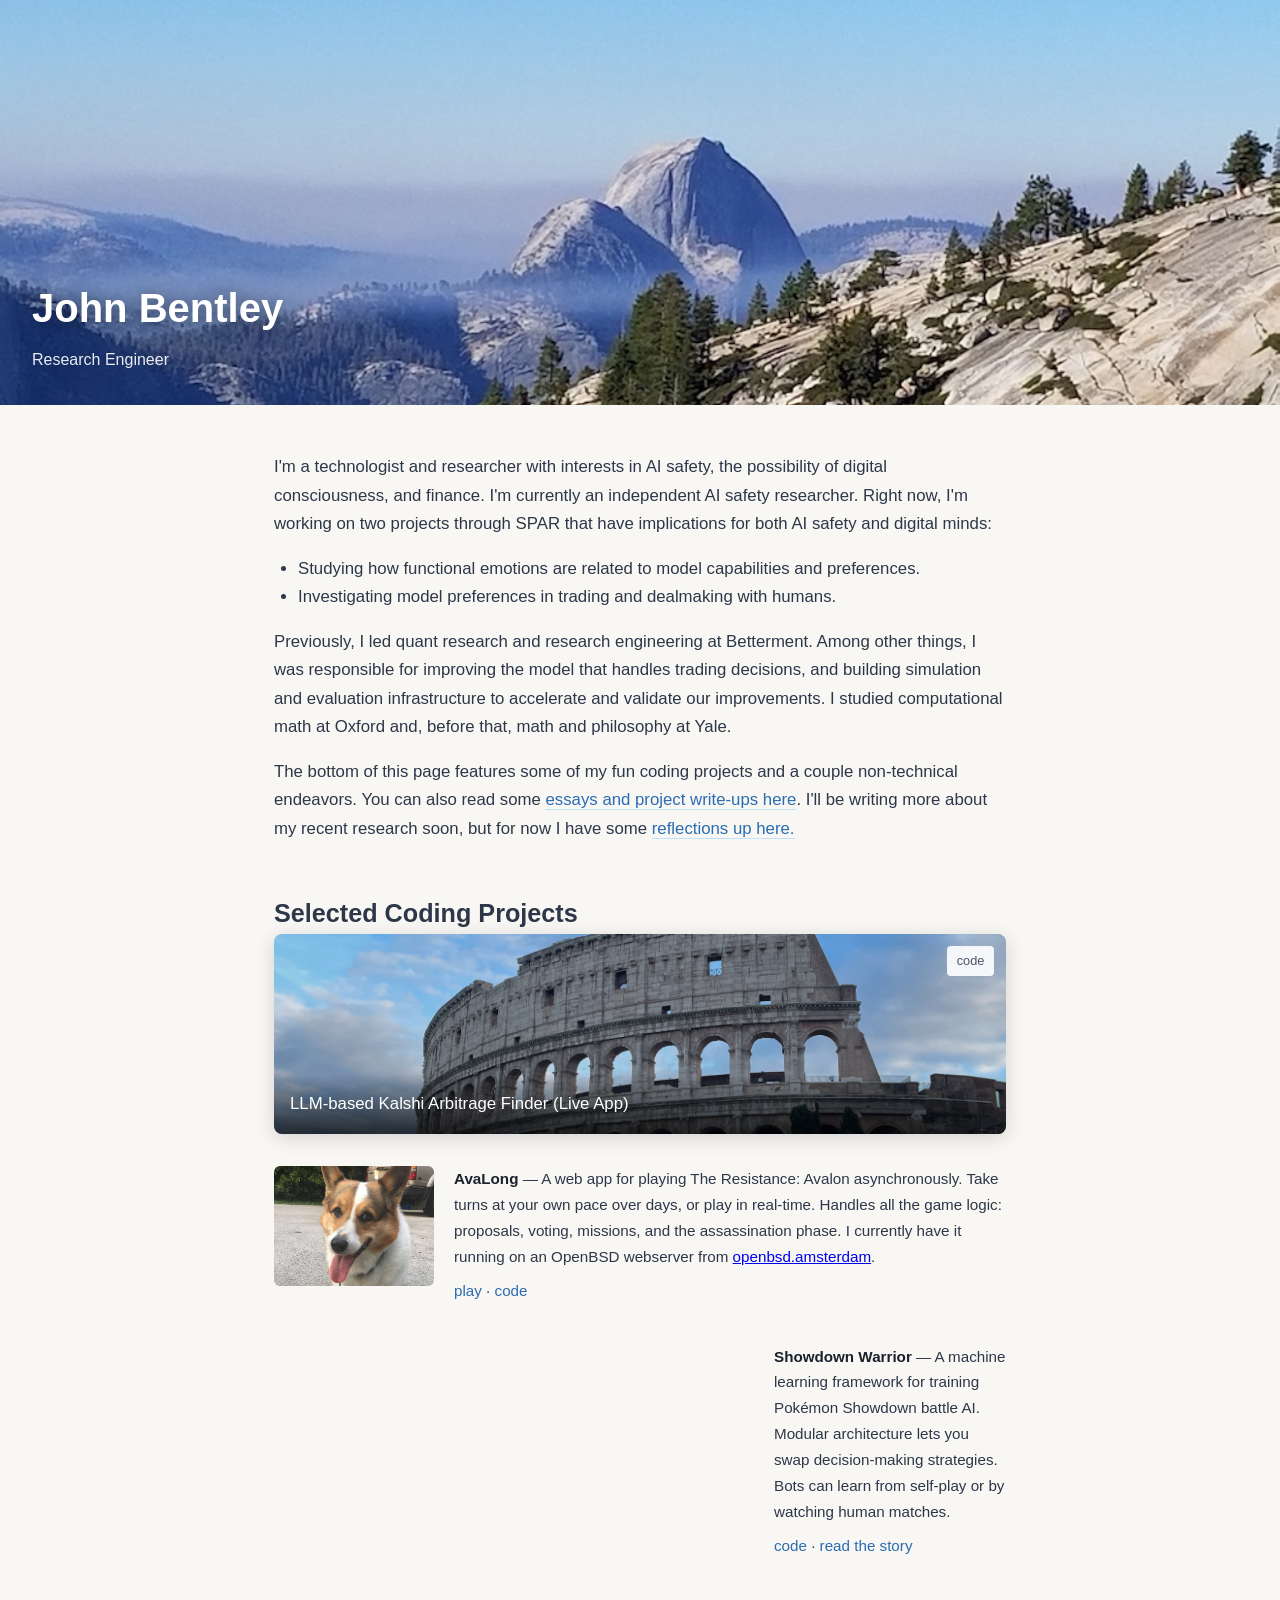
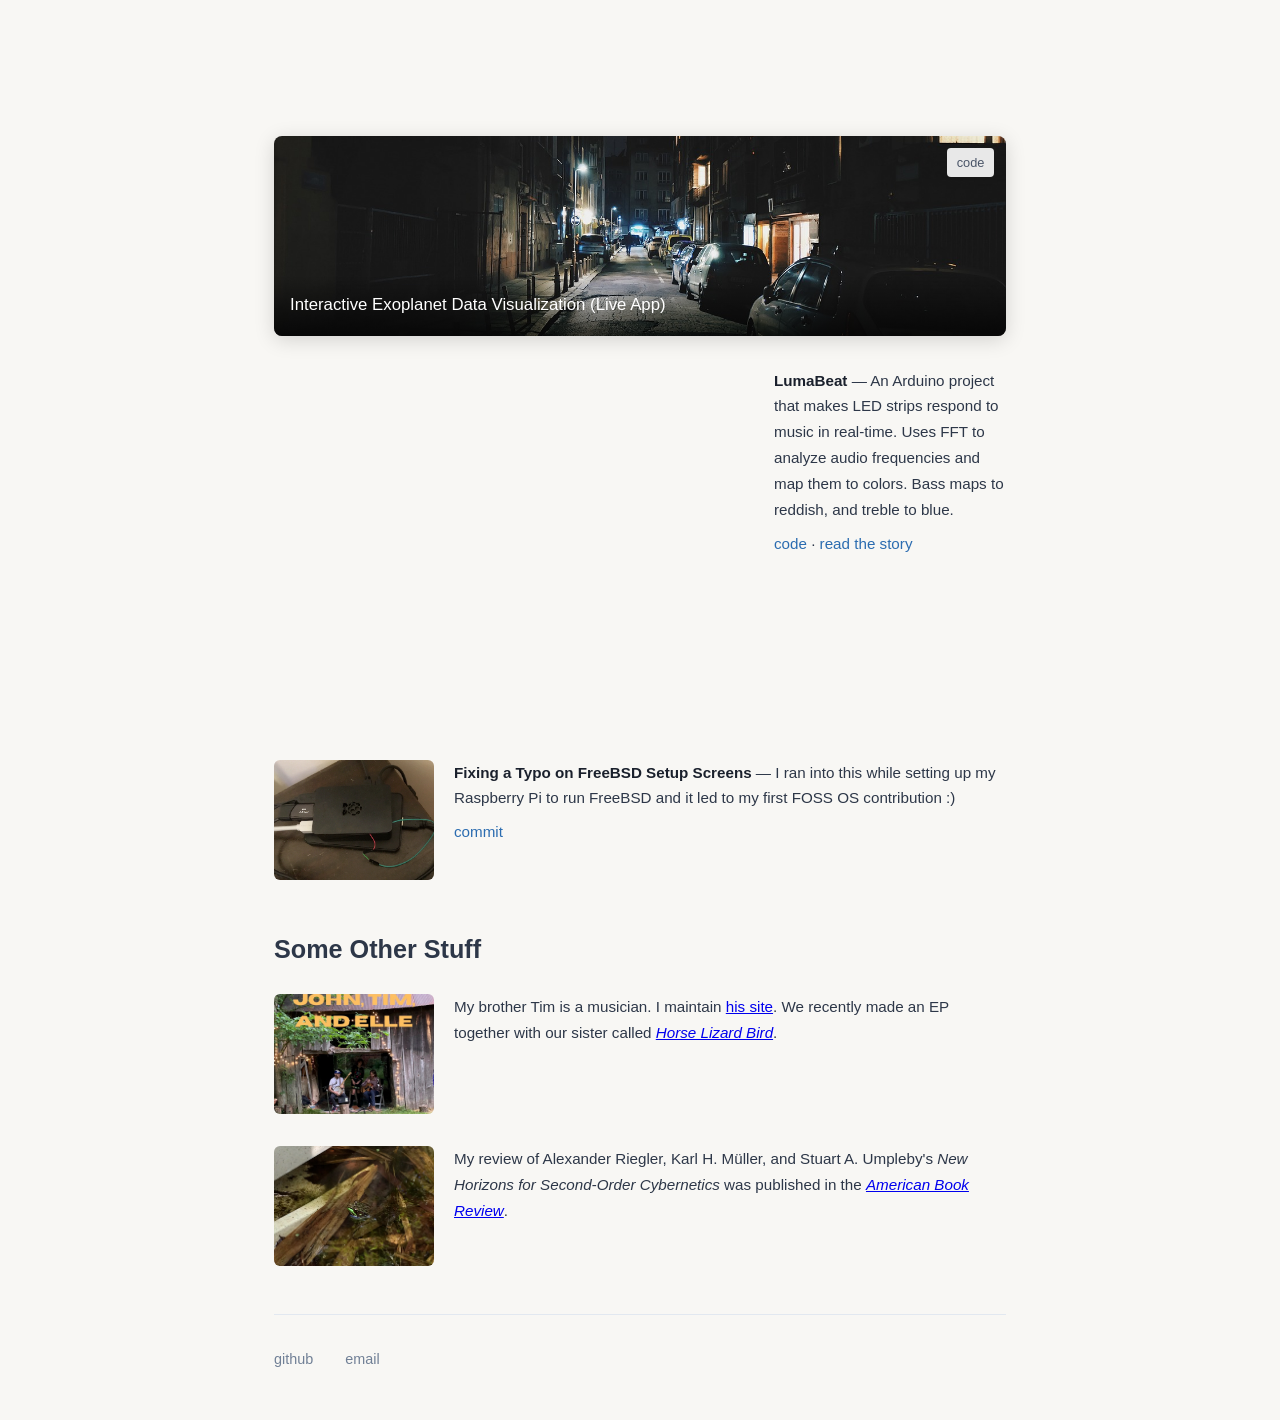
==== commit cdcb2db9: "researchwriteup" ====
--- a/index.html
+++ b/index.html
@@ -18,7 +18,7 @@
         <img src="images/hero.jpg" alt="">
         <div class="hero-text">
             <h1>John Bentley</h1>
-            <p>Research to Production Systems</p>
+            <p>Research Engineer</p>
         </div>
     </div>
 
@@ -26,7 +26,7 @@
         <section class="about">
             <p>
                 I'm a technologist and researcher with interests in AI safety, the possibility of digital consciousness, and finance.
-                I'm currently a grant-funded independent AI safety researcher.
+                I'm currently an independent AI safety researcher.
                 Right now, I'm working on two projects through SPAR that have implications for both AI safety and digital minds:
             </p>
                 <ul>
@@ -39,8 +39,9 @@
                 I studied computational math at Oxford and, before that, math and philosophy at Yale.
             </p>
             <p>
-                This site features some of my fun coding projects and a couple non-technical endeavors. You
-                can also read some <a href="/writing/">essays and project write-ups here</a>.
+                The bottom of this page features some of my fun coding projects and a couple non-technical endeavors.
+                You can also read some <a href="/writing/">essays and project write-ups here</a>.
+                I'll be writing more about my recent research soon, but for now I have some <a href="/research"> reflections up here. </a>
             </p>
         </section>
 
--- a/styles.css
+++ b/styles.css
@@ -58,6 +58,11 @@
 }
 
 .about p {
+    margin-bottom: 1rem;
+}
+
+.about ul {
+    padding-left: 1.5rem;
     margin-bottom: 1rem;
 }
 
